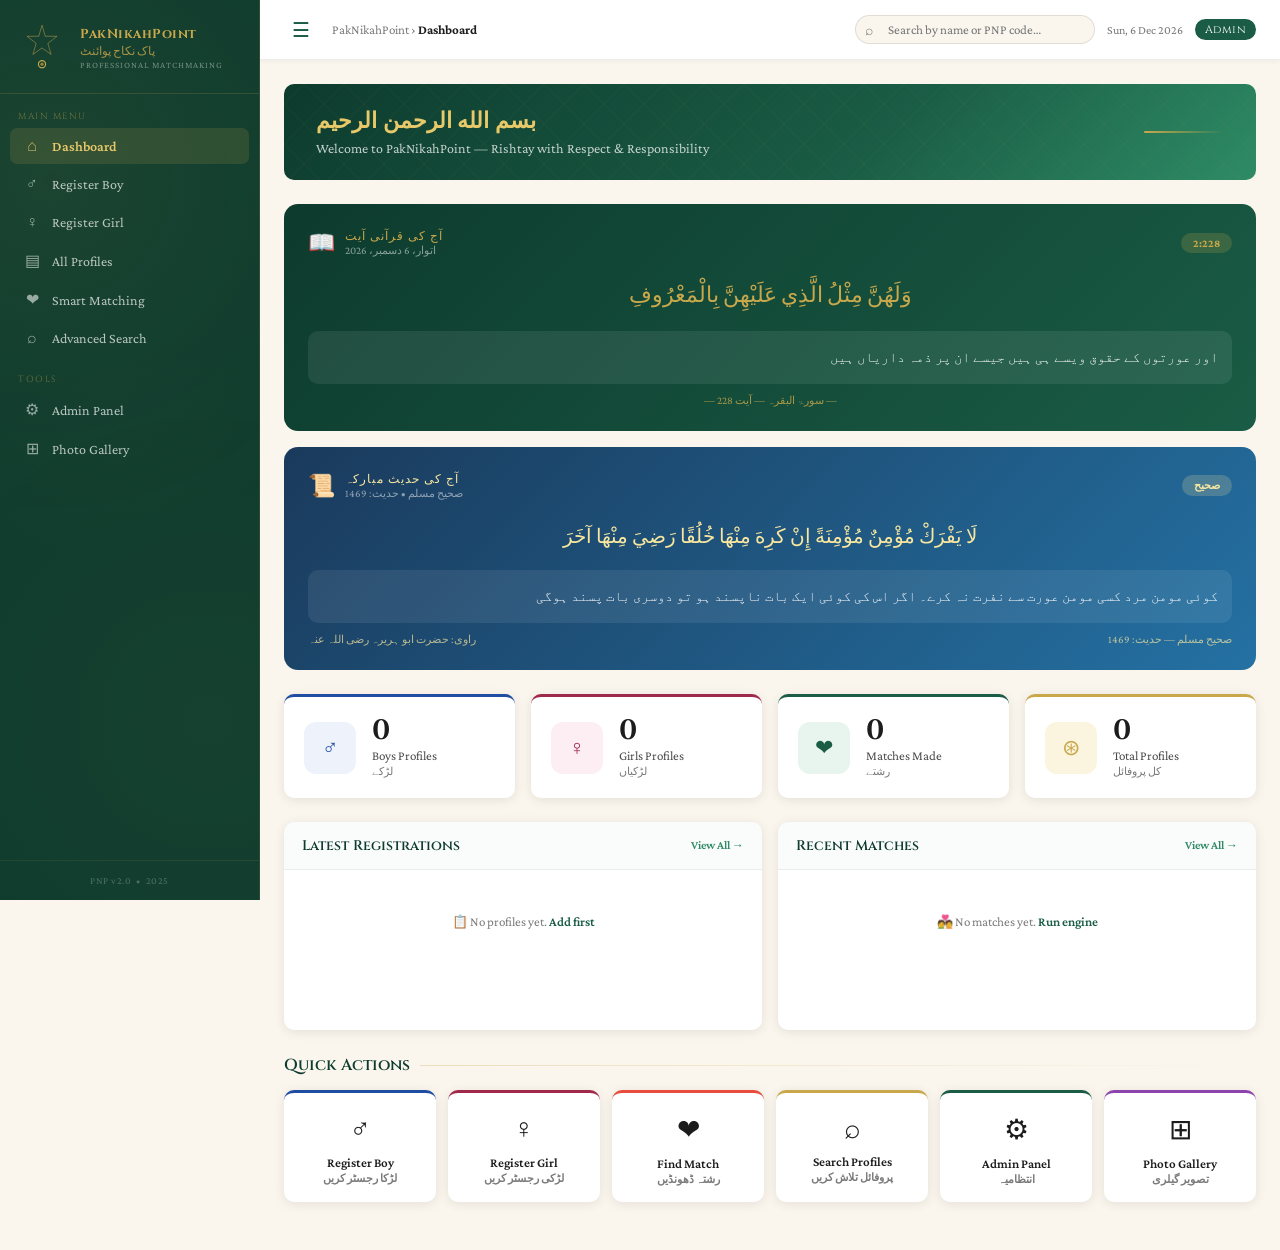
==== index.html @ 88aef6b1 "Add files via upload" ====
<!DOCTYPE html>
<html lang="en">
<head>
<meta charset="UTF-8">
<meta name="viewport" content="width=device-width, initial-scale=1.0">
<title>PakNikahPoint — Professional Matchmaking System</title>
<link rel="stylesheet" href="css/main.css">
<link href="https://fonts.googleapis.com/css2?family=Cinzel:wght@400;600;700&family=Crimson+Pro:ital,wght@0,300;0,400;0,600;1,400&display=swap" rel="stylesheet">
<!-- PWA -->
<link rel="manifest" href="/manifest.json">
<meta name="theme-color" content="#0D3B2E">
<meta name="mobile-web-app-capable" content="yes">
<meta name="apple-mobile-web-app-capable" content="yes">
<meta name="apple-mobile-web-app-status-bar-style" content="black-translucent">
<meta name="apple-mobile-web-app-title" content="PakNikahPoint">
<style>
#pwa-install-btn {
  display: none;
  position: fixed;
  bottom: 20px;
  left: 50%;
  transform: translateX(-50%);
  background: #C9A84C;
  color: #0D3B2E;
  border: none;
  padding: 12px 28px;
  border-radius: 30px;
  font-size: 15px;
  font-weight: 700;
  cursor: pointer;
  z-index: 9999;
  box-shadow: 0 4px 20px rgba(0,0,0,0.3);
  animation: pulse 2s infinite;
}
@keyframes pulse {
  0%,100% { box-shadow: 0 4px 20px rgba(201,168,76,0.4); }
  50% { box-shadow: 0 4px 30px rgba(201,168,76,0.8); }
}
</style>
</head>
<body>

<nav class="sidebar" id="sidebar">
  <div class="sidebar-logo">
    <div class="logo-emblem">
      <svg viewBox="0 0 80 80" xmlns="http://www.w3.org/2000/svg">
        <polygon points="40,8 45,25 63,25 49,36 54,53 40,43 26,53 31,36 17,25 35,25" fill="none" stroke="#C9A84C" stroke-width="1.5" opacity="0.5"/>
        <path d="M40,20 A14,14 0 1,1 40,58 A9,9 0 1,0 40,20Z" fill="#C9A84C" opacity="0.85"/>
        <circle cx="40" cy="68" r="5.5" fill="none" stroke="#C9A84C" stroke-width="1.8"/>
        <circle cx="40" cy="68" r="2.5" fill="#C9A84C" opacity="0.7"/>
      </svg>
    </div>
    <div class="logo-text">
      <span class="logo-main">PakNikahPoint</span>
      <span class="logo-urdu">پاک نکاح پوائنٹ</span>
      <span class="logo-tag">Professional Matchmaking</span>
    </div>
  </div>

  <div class="nav-label">Main Menu</div>
  <ul class="nav-list">
    <li><a href="index.html" class="nav-item active"><span class="ni">⌂</span>Dashboard</a></li>
    <li><a href="pages/register.html?gender=boy" class="nav-item"><span class="ni">♂</span>Register Boy</a></li>
    <li><a href="pages/register.html?gender=girl" class="nav-item"><span class="ni">♀</span>Register Girl</a></li>
    <li><a href="pages/profiles.html" class="nav-item"><span class="ni">▤</span>All Profiles</a></li>
    <li><a href="pages/matching.html" class="nav-item"><span class="ni">❤</span>Smart Matching</a></li>
    <li><a href="pages/search.html" class="nav-item"><span class="ni">⌕</span>Advanced Search</a></li>
  </ul>

  <div class="nav-label">Tools</div>
  <ul class="nav-list">
    <li><a href="pages/admin.html" class="nav-item"><span class="ni">⚙</span>Admin Panel</a></li>
    <li><a href="pages/gallery.html" class="nav-item"><span class="ni">⊞</span>Photo Gallery</a></li>
  </ul>
  <div class="sidebar-footer">PNP v2.0 &nbsp;•&nbsp; 2025</div>
</nav>

<main class="main-content" id="mainContent">
  <header class="topbar">
    <div class="topbar-left">
      <button class="toggle-btn" onclick="toggleSidebar()">☰</button>
      <div class="breadcrumb"><span>PakNikahPoint</span> › <strong>Dashboard</strong></div>
    </div>
    <div class="topbar-right">
      <div class="qs-wrap">
        <span class="qs-icon">⌕</span>
        <input type="text" id="quickSearch" class="qs-input" placeholder="Search by name or PNP code…" oninput="runQuickSearch(this.value)">
      </div>
      <span class="topbar-date" id="topDate"></span>
      <span class="admin-chip">Admin</span>
    </div>
  </header>

  <div class="page-body">
    <div class="dashboard-hero">
      <div>
        <div class="hero-arabic">بسم الله الرحمن الرحيم</div>
        <div class="hero-sub">Welcome to PakNikahPoint — Rishtay with Respect &amp; Responsibility</div>
      </div>
      <div class="hero-divider"></div>
    </div>

    <div id="dailyWidgetContainer"></div>
    <div class="stats-row">
      <div class="stat-card blue">
        <div class="stat-icon-box">♂</div>
        <div><div class="stat-num" id="totalBoys">0</div><div class="stat-lbl">Boys Profiles</div><div class="stat-urdu">لڑکے</div></div>
      </div>
      <div class="stat-card rose">
        <div class="stat-icon-box">♀</div>
        <div><div class="stat-num" id="totalGirls">0</div><div class="stat-lbl">Girls Profiles</div><div class="stat-urdu">لڑکیاں</div></div>
      </div>
      <div class="stat-card green">
        <div class="stat-icon-box">❤</div>
        <div><div class="stat-num" id="totalMatches">0</div><div class="stat-lbl">Matches Made</div><div class="stat-urdu">رشتے</div></div>
      </div>
      <div class="stat-card gold">
        <div class="stat-icon-box">⊛</div>
        <div><div class="stat-num" id="totalProfiles">0</div><div class="stat-lbl">Total Profiles</div><div class="stat-urdu">کل پروفائل</div></div>
      </div>
    </div>

    <div class="two-col">
      <section class="panel">
        <div class="panel-hdr"><span class="panel-title">Latest Registrations</span><a href="pages/profiles.html" class="see-all">View All →</a></div>
        <div id="latestRegs" class="panel-body">
          <div class="empty-msg">📋 No profiles yet. <a href="pages/register.html">Add first</a></div>
        </div>
      </section>
      <section class="panel">
        <div class="panel-hdr"><span class="panel-title">Recent Matches</span><a href="pages/matching.html" class="see-all">View All →</a></div>
        <div id="latestMatchList" class="panel-body">
          <div class="empty-msg">💑 No matches yet. <a href="pages/matching.html">Run engine</a></div>
        </div>
      </section>
    </div>

    <section id="searchResultsSection" style="display:none" class="panel">
      <div class="panel-hdr">
        <span class="panel-title">Search Results</span>
        <button onclick="clearQuickSearch()" class="see-all">Clear ✕</button>
      </div>
      <div id="searchResultsBody" class="panel-body"></div>
    </section>

    <section class="quick-actions-section">
      <h2 class="section-heading">Quick Actions</h2>
      <div class="qa-grid">
        <a href="pages/register.html?gender=boy" class="qa-btn qa-boy"><span>♂</span><div>Register Boy<small>لڑکا رجسٹر کریں</small></div></a>
        <a href="pages/register.html?gender=girl" class="qa-btn qa-girl"><span>♀</span><div>Register Girl<small>لڑکی رجسٹر کریں</small></div></a>
        <a href="pages/matching.html" class="qa-btn qa-match"><span>❤</span><div>Find Match<small>رشتہ ڈھونڈیں</small></div></a>
        <a href="pages/search.html" class="qa-btn qa-search"><span>⌕</span><div>Search Profiles<small>پروفائل تلاش کریں</small></div></a>
        <a href="pages/admin.html" class="qa-btn qa-admin"><span>⚙</span><div>Admin Panel<small>انتظامیہ</small></div></a>
        <a href="pages/gallery.html" class="qa-btn qa-gallery"><span>⊞</span><div>Photo Gallery<small>تصویر گیلری</small></div></a>
      </div>
    </section>
  </div>
</main>

<script src="js/db.js"></script>
<script src="js/daily.js"></script>
<script src="js/app.js"></script>
<script src="js/dashboard.js"></script>
<script>document.addEventListener("DOMContentLoaded",()=>{const c=document.getElementById("dailyWidgetContainer");if(c&&typeof PNP_DAILY!=="undefined")c.innerHTML=PNP_DAILY.buildWidget();});</script>

<!-- ═══ GAS URL سیٹ کریں ═══ -->
<script>
(function(){
  const GAS_URL = 'https://script.google.com/macros/s/AKfycbxek-gphMpD_M3s8b4VI76wsIxjlufMdfc3VPpXnpsYF3WdVhiOVRqKU4e0KyveIpEjAA/exec';
  const s = PNP_DB.getSettings();
  if(!s.gasUrl || s.gasUrl !== GAS_URL){
    s.gasUrl = GAS_URL;
    PNP_DB.saveSettings(s);
    console.log('✅ GAS URL محفوظ ہو گیا');
  }
})();
</script>

<!-- ═══ PWA Install Button ═══ -->
<button id="pwa-install-btn" onclick="installPWA()">
  📲 ایپ انسٹال کریں
</button>

<!-- ═══ Service Worker + PWA ═══ -->
<script>
let deferredPrompt = null;

// Service Worker رجسٹر کریں
if('serviceWorker' in navigator){
  window.addEventListener('load', () => {
    navigator.serviceWorker.register('/sw.js')
      .then(reg => console.log('✅ SW رجسٹر:', reg.scope))
      .catch(err => console.log('❌ SW Error:', err));
  });
}

// Install prompt پکڑیں
window.addEventListener('beforeinstallprompt', (e) => {
  e.preventDefault();
  deferredPrompt = e;
  const btn = document.getElementById('pwa-install-btn');
  if(btn) btn.style.display = 'block';
});

// Install بٹن کا کام
function installPWA(){
  if(!deferredPrompt) return;
  deferredPrompt.prompt();
  deferredPrompt.userChoice.then(choice => {
    if(choice.outcome === 'accepted'){
      console.log('✅ PWA انسٹال ہو گئی');
      const btn = document.getElementById('pwa-install-btn');
      if(btn) btn.style.display = 'none';
    }
    deferredPrompt = null;
  });
}

// انسٹال کے بعد بٹن چھپائیں
window.addEventListener('appinstalled', () => {
  const btn = document.getElementById('pwa-install-btn');
  if(btn) btn.style.display = 'none';
});
</script>
</body>
</html>
---- css/main.css ----
/* =============================================
   PakNikahPoint — Main Stylesheet
   Islamic Geometric • Green & Gold • Professional
   ============================================= */

@import url('https://fonts.googleapis.com/css2?family=Cinzel:wght@400;600;700&family=Crimson+Pro:ital,wght@0,300;0,400;0,600;1,400&display=swap');

:root {
  --green-deep:   #0D3B2E;
  --green-mid:    #1A5C45;
  --green-light:  #2E8B65;
  --green-pale:   #E8F5EF;
  --gold:         #C9A84C;
  --gold-light:   #E8C96A;
  --gold-pale:    #FBF5E0;
  --cream:        #FAF6EE;
  --white:        #FFFFFF;
  --text-dark:    #1C1C1C;
  --text-mid:     #4A4A4A;
  --text-light:   #7A7A7A;
  --blue:         #1E4DA1;
  --blue-pale:    #EEF2FB;
  --rose:         #A0294B;
  --rose-pale:    #FCEEF3;
  --sidebar-w:    260px;
  --topbar-h:     60px;
  --radius:       10px;
  --shadow:       0 2px 12px rgba(0,0,0,0.09);
  --shadow-lg:    0 6px 30px rgba(0,0,0,0.13);
  --transition:   0.22s ease;
}

*, *::before, *::after { box-sizing: border-box; margin: 0; padding: 0; }

html { font-size: 15px; }

body {
  font-family: 'Crimson Pro', Georgia, serif;
  background: var(--cream);
  color: var(--text-dark);
  display: flex;
  min-height: 100vh;
  overflow-x: hidden;
}

a { text-decoration: none; color: inherit; }
ul { list-style: none; }
button { cursor: pointer; border: none; background: none; font-family: inherit; }

/* ── SIDEBAR ─────────────────────────────────── */
.sidebar {
  width: var(--sidebar-w);
  background: var(--green-deep);
  background-image:
    radial-gradient(circle at 20% 20%, rgba(201,168,76,0.08) 0%, transparent 50%),
    radial-gradient(circle at 80% 80%, rgba(201,168,76,0.05) 0%, transparent 50%);
  min-height: 100vh;
  position: fixed;
  left: 0; top: 0;
  display: flex;
  flex-direction: column;
  z-index: 100;
  transition: transform var(--transition);
  overflow-y: auto;
  border-right: 1px solid rgba(201,168,76,0.15);
}

.sidebar-logo {
  display: flex;
  align-items: center;
  gap: 12px;
  padding: 20px 16px 18px;
  border-bottom: 1px solid rgba(201,168,76,0.18);
}

.logo-emblem svg { width: 52px; height: 52px; flex-shrink: 0; }

.logo-text { display: flex; flex-direction: column; gap: 1px; }
.logo-main  { font-family: 'Cinzel', serif; font-size: 13px; font-weight: 700; color: var(--gold); letter-spacing: 0.5px; }
.logo-urdu  { font-size: 12px; color: rgba(201,168,76,0.8); line-height: 1.3; }
.logo-tag   { font-size: 9px; color: rgba(255,255,255,0.4); letter-spacing: 1px; text-transform: uppercase; }

.nav-label {
  font-size: 9px;
  letter-spacing: 1.5px;
  text-transform: uppercase;
  color: rgba(201,168,76,0.5);
  padding: 16px 18px 6px;
  font-family: 'Cinzel', serif;
}

.nav-list { padding: 0 10px; }

.nav-item {
  display: flex;
  align-items: center;
  gap: 10px;
  padding: 9px 12px;
  border-radius: 7px;
  color: rgba(255,255,255,0.7);
  font-size: 14px;
  transition: all var(--transition);
  margin-bottom: 2px;
}
.nav-item:hover, .nav-item.active {
  background: rgba(201,168,76,0.15);
  color: var(--gold-light);
}
.nav-item.active { font-weight: 600; }
.ni { font-size: 16px; width: 20px; text-align: center; opacity: 0.8; }

.sidebar-footer {
  margin-top: auto;
  padding: 14px 18px;
  font-size: 10px;
  color: rgba(255,255,255,0.25);
  border-top: 1px solid rgba(201,168,76,0.1);
  text-align: center;
  letter-spacing: 0.5px;
}

/* ── MAIN CONTENT ────────────────────────────── */
.main-content {
  margin-left: var(--sidebar-w);
  flex: 1;
  display: flex;
  flex-direction: column;
  min-height: 100vh;
}

/* ── TOPBAR ──────────────────────────────────── */
.topbar {
  height: var(--topbar-h);
  background: var(--white);
  border-bottom: 1px solid rgba(0,0,0,0.07);
  display: flex;
  align-items: center;
  justify-content: space-between;
  padding: 0 24px;
  position: sticky;
  top: 0;
  z-index: 50;
  box-shadow: 0 1px 6px rgba(0,0,0,0.05);
}

.topbar-left { display: flex; align-items: center; gap: 14px; }
.topbar-right { display: flex; align-items: center; gap: 12px; }

.toggle-btn {
  font-size: 20px;
  color: var(--green-mid);
  padding: 4px 8px;
  border-radius: 6px;
  transition: background var(--transition);
}
.toggle-btn:hover { background: var(--green-pale); }

.breadcrumb { font-size: 13px; color: var(--text-light); }
.breadcrumb strong { color: var(--text-dark); }

.qs-wrap {
  position: relative;
  display: flex;
  align-items: center;
}
.qs-icon { position: absolute; left: 10px; color: var(--text-light); font-size: 14px; }
.qs-input {
  border: 1.5px solid rgba(0,0,0,0.1);
  border-radius: 20px;
  padding: 6px 14px 6px 32px;
  font-size: 13px;
  width: 240px;
  font-family: inherit;
  background: var(--cream);
  transition: all var(--transition);
  color: var(--text-dark);
}
.qs-input:focus { outline: none; border-color: var(--green-light); background: white; width: 280px; }

.topbar-date { font-size: 12px; color: var(--text-light); }
.admin-chip {
  background: var(--green-mid);
  color: white;
  font-size: 11px;
  padding: 3px 10px;
  border-radius: 12px;
  font-family: 'Cinzel', serif;
  letter-spacing: 0.5px;
}

/* ── PAGE BODY ───────────────────────────────── */
.page-body {
  padding: 24px;
  flex: 1;
  max-width: 1300px;
  width: 100%;
}

/* ── DASHBOARD HERO ──────────────────────────── */
.dashboard-hero {
  background: linear-gradient(135deg, var(--green-deep) 0%, var(--green-mid) 60%, var(--green-light) 100%);
  border-radius: var(--radius);
  padding: 24px 32px;
  margin-bottom: 24px;
  display: flex;
  align-items: center;
  justify-content: space-between;
  position: relative;
  overflow: hidden;
}
.dashboard-hero::before {
  content: '';
  position: absolute;
  inset: 0;
  background-image: url("data:image/svg+xml,%3Csvg width='40' height='40' viewBox='0 0 40 40' xmlns='http://www.w3.org/2000/svg'%3E%3Cpath d='M20 0 L40 20 L20 40 L0 20Z' fill='none' stroke='rgba(201,168,76,0.06)' stroke-width='1'/%3E%3C/svg%3E");
  background-size: 40px 40px;
}
.hero-arabic {
  font-family: 'Noto Nastaliq Urdu', serif;
  font-size: 22px;
  color: var(--gold-light);
  margin-bottom: 6px;
  font-weight: 600;
  position: relative;
}
.hero-sub { font-size: 14px; color: rgba(255,255,255,0.75); position: relative; }
.hero-divider {
  width: 80px; height: 2px;
  background: linear-gradient(90deg, var(--gold), transparent);
  border-radius: 2px;
}

/* ── STATS ROW ───────────────────────────────── */
.stats-row {
  display: grid;
  grid-template-columns: repeat(4, 1fr);
  gap: 16px;
  margin-bottom: 24px;
}

.stat-card {
  background: white;
  border-radius: var(--radius);
  padding: 20px;
  display: flex;
  align-items: center;
  gap: 16px;
  box-shadow: var(--shadow);
  border-top: 3px solid transparent;
  transition: transform var(--transition), box-shadow var(--transition);
  position: relative;
  overflow: hidden;
}
.stat-card:hover { transform: translateY(-2px); box-shadow: var(--shadow-lg); }

.stat-card.blue  { border-top-color: var(--blue); }
.stat-card.rose  { border-top-color: var(--rose); }
.stat-card.green { border-top-color: var(--green-mid); }
.stat-card.gold  { border-top-color: var(--gold); }

.stat-icon-box {
  width: 52px; height: 52px;
  border-radius: 12px;
  display: flex; align-items: center; justify-content: center;
  font-size: 22px;
  flex-shrink: 0;
}
.blue  .stat-icon-box { background: var(--blue-pale); color: var(--blue); }
.rose  .stat-icon-box { background: var(--rose-pale); color: var(--rose); }
.green .stat-icon-box { background: var(--green-pale); color: var(--green-mid); }
.gold  .stat-icon-box { background: var(--gold-pale); color: var(--gold); }

.stat-num  { font-family: 'Cinzel', serif; font-size: 28px; font-weight: 700; line-height: 1; color: var(--text-dark); }
.stat-lbl  { font-size: 13px; color: var(--text-mid); margin-top: 3px; }
.stat-urdu { font-size: 11px; color: var(--text-light); margin-top: 2px; }

/* ── TWO-COL LAYOUT ──────────────────────────── */
.two-col { display: grid; grid-template-columns: 1fr 1fr; gap: 16px; margin-bottom: 24px; }

/* ── PANELS ──────────────────────────────────── */
.panel {
  background: white;
  border-radius: var(--radius);
  box-shadow: var(--shadow);
  overflow: hidden;
}
.panel-hdr {
  display: flex;
  align-items: center;
  justify-content: space-between;
  padding: 14px 18px;
  border-bottom: 1px solid rgba(0,0,0,0.06);
  background: rgba(13,59,46,0.02);
}
.panel-title { font-family: 'Cinzel', serif; font-size: 14px; font-weight: 600; color: var(--green-deep); }
.see-all { font-size: 12px; color: var(--green-light); font-weight: 600; transition: color var(--transition); }
.see-all:hover { color: var(--gold); }
.panel-body { padding: 14px 18px; min-height: 160px; }

.empty-msg { text-align: center; color: var(--text-light); font-size: 13px; padding: 30px 0; }
.empty-msg a { color: var(--green-mid); font-weight: 600; }
.empty-msg a:hover { color: var(--gold); }

/* Profile row in panel */
.mini-profile {
  display: flex;
  align-items: center;
  gap: 12px;
  padding: 8px 0;
  border-bottom: 1px solid rgba(0,0,0,0.05);
  cursor: pointer;
  transition: background var(--transition);
  border-radius: 6px;
  padding: 8px;
  margin: 0 -8px;
}
.mini-profile:last-child { border-bottom: none; }
.mini-profile:hover { background: var(--green-pale); }
.mini-avatar {
  width: 38px; height: 38px;
  border-radius: 50%;
  object-fit: cover;
  background: var(--green-pale);
  display: flex; align-items: center; justify-content: center;
  font-size: 18px;
  flex-shrink: 0;
  border: 2px solid rgba(201,168,76,0.3);
}
.mini-avatar img { width: 100%; height: 100%; border-radius: 50%; object-fit: cover; }
.mini-info { flex: 1; min-width: 0; }
.mini-name { font-size: 14px; font-weight: 600; color: var(--text-dark); }
.mini-meta { font-size: 12px; color: var(--text-light); }
.mini-badge {
  font-size: 10px;
  padding: 2px 8px;
  border-radius: 10px;
  font-weight: 600;
}
.badge-boy  { background: var(--blue-pale);  color: var(--blue); }
.badge-girl { background: var(--rose-pale); color: var(--rose); }

/* ── QUICK ACTIONS ───────────────────────────── */
.quick-actions-section { margin-bottom: 24px; }
.section-heading {
  font-family: 'Cinzel', serif;
  font-size: 16px;
  font-weight: 600;
  color: var(--green-deep);
  margin-bottom: 14px;
  display: flex;
  align-items: center;
  gap: 10px;
}
.section-heading::after {
  content: '';
  flex: 1;
  height: 1px;
  background: linear-gradient(90deg, rgba(201,168,76,0.3), transparent);
}

.qa-grid {
  display: grid;
  grid-template-columns: repeat(6, 1fr);
  gap: 12px;
}

.qa-btn {
  display: flex;
  flex-direction: column;
  align-items: center;
  gap: 10px;
  padding: 20px 12px 16px;
  border-radius: var(--radius);
  background: white;
  box-shadow: var(--shadow);
  transition: all var(--transition);
  text-align: center;
  border-top: 3px solid transparent;
}
.qa-btn:hover { transform: translateY(-3px); box-shadow: var(--shadow-lg); }
.qa-btn span { font-size: 28px; }
.qa-btn div { font-size: 13px; font-weight: 600; color: var(--text-dark); }
.qa-btn small { display: block; font-size: 11px; color: var(--text-light); margin-top: 2px; }

.qa-boy    { border-top-color: var(--blue); }
.qa-girl   { border-top-color: var(--rose); }
.qa-match  { border-top-color: #e74c3c; }
.qa-search { border-top-color: var(--gold); }
.qa-admin  { border-top-color: var(--green-mid); }
.qa-gallery{ border-top-color: #8e44ad; }

/* ── FORMS ───────────────────────────────────── */
.form-page { max-width: 900px; }
.form-hero {
  background: linear-gradient(135deg, var(--green-deep), var(--green-mid));
  border-radius: var(--radius);
  padding: 22px 28px;
  margin-bottom: 24px;
  color: white;
}
.form-hero h1 { font-family: 'Cinzel', serif; font-size: 20px; color: var(--gold-light); margin-bottom: 4px; }
.form-hero p  { font-size: 13px; color: rgba(255,255,255,0.7); }

.form-card {
  background: white;
  border-radius: var(--radius);
  box-shadow: var(--shadow);
  overflow: hidden;
  margin-bottom: 18px;
}
.form-section-hdr {
  background: linear-gradient(90deg, var(--green-pale), white);
  padding: 12px 20px;
  border-bottom: 1px solid rgba(0,0,0,0.06);
  display: flex;
  align-items: center;
  gap: 10px;
}
.form-section-hdr h3 {
  font-family: 'Cinzel', serif;
  font-size: 13px;
  font-weight: 600;
  color: var(--green-deep);
}
.form-section-icon { font-size: 16px; color: var(--gold); }
.form-grid {
  display: grid;
  grid-template-columns: 1fr 1fr;
  gap: 16px;
  padding: 20px;
}
.form-grid.three { grid-template-columns: 1fr 1fr 1fr; }
.form-grid.one   { grid-template-columns: 1fr; }
.form-full { grid-column: 1 / -1; }

.form-group { display: flex; flex-direction: column; gap: 5px; }
.form-group label {
  font-size: 12px;
  font-weight: 600;
  color: var(--text-mid);
  text-transform: uppercase;
  letter-spacing: 0.5px;
}
.form-group .urdu-label { font-size: 12px; color: var(--text-light); font-weight: 400; text-transform: none; letter-spacing: 0; margin-left: 4px; }

.form-control {
  border: 1.5px solid rgba(0,0,0,0.1);
  border-radius: 7px;
  padding: 9px 12px;
  font-size: 14px;
  font-family: inherit;
  color: var(--text-dark);
  background: white;
  transition: all var(--transition);
  width: 100%;
}
.form-control:focus {
  outline: none;
  border-color: var(--green-light);
  box-shadow: 0 0 0 3px rgba(46,139,101,0.1);
}
select.form-control { cursor: pointer; }
textarea.form-control { resize: vertical; min-height: 80px; }

.photo-upload-box {
  border: 2px dashed rgba(0,0,0,0.15);
  border-radius: 10px;
  padding: 30px;
  text-align: center;
  cursor: pointer;
  transition: all var(--transition);
  background: var(--cream);
}
.photo-upload-box:hover { border-color: var(--green-light); background: var(--green-pale); }
.photo-upload-box input { display: none; }
.photo-preview {
  width: 120px; height: 120px;
  border-radius: 50%;
  object-fit: cover;
  border: 3px solid var(--gold);
  margin: 0 auto 10px;
  display: none;
}
.photo-placeholder { font-size: 48px; margin-bottom: 8px; }
.photo-hint { font-size: 12px; color: var(--text-light); }

.pnp-code-display {
  background: var(--gold-pale);
  border: 2px solid var(--gold);
  border-radius: 10px;
  padding: 16px 20px;
  display: flex;
  align-items: center;
  gap: 16px;
  margin-bottom: 20px;
}
.pnp-code-label { font-size: 12px; color: var(--text-light); }
.pnp-code-value { font-family: 'Cinzel', serif; font-size: 24px; font-weight: 700; color: var(--green-deep); letter-spacing: 2px; }

.btn-primary {
  background: linear-gradient(135deg, var(--green-mid), var(--green-light));
  color: white;
  border-radius: 8px;
  padding: 12px 28px;
  font-size: 15px;
  font-family: 'Cinzel', serif;
  font-weight: 600;
  letter-spacing: 0.5px;
  transition: all var(--transition);
  box-shadow: 0 4px 15px rgba(26,92,69,0.3);
}
.btn-primary:hover { transform: translateY(-1px); box-shadow: 0 6px 20px rgba(26,92,69,0.4); }

.btn-gold {
  background: linear-gradient(135deg, var(--gold), var(--gold-light));
  color: var(--green-deep);
  border-radius: 8px;
  padding: 12px 28px;
  font-size: 15px;
  font-family: 'Cinzel', serif;
  font-weight: 700;
  transition: all var(--transition);
  box-shadow: 0 4px 15px rgba(201,168,76,0.3);
}
.btn-gold:hover { transform: translateY(-1px); box-shadow: 0 6px 20px rgba(201,168,76,0.4); }

.btn-outline {
  border: 2px solid var(--green-mid);
  color: var(--green-mid);
  border-radius: 8px;
  padding: 10px 24px;
  font-size: 14px;
  font-family: 'Cinzel', serif;
  transition: all var(--transition);
}
.btn-outline:hover { background: var(--green-mid); color: white; }

.form-actions {
  display: flex;
  gap: 12px;
  padding: 20px;
  border-top: 1px solid rgba(0,0,0,0.06);
  justify-content: flex-end;
}

/* ── PROFILE CARD ────────────────────────────── */
.profile-card {
  background: white;
  border-radius: 12px;
  box-shadow: var(--shadow);
  overflow: hidden;
  transition: all var(--transition);
  cursor: pointer;
}
.profile-card:hover { transform: translateY(-4px); box-shadow: var(--shadow-lg); }

.profile-card-header {
  padding: 20px;
  background: linear-gradient(135deg, var(--green-deep), var(--green-mid));
  text-align: center;
  position: relative;
}
.profile-card-header.girl-header { background: linear-gradient(135deg, #6B1230, #A0294B); }
.profile-photo {
  width: 90px; height: 90px;
  border-radius: 50%;
  object-fit: cover;
  border: 3px solid var(--gold);
  margin: 0 auto 10px;
  display: block;
  background: rgba(255,255,255,0.1);
}
.profile-photo-placeholder {
  width: 90px; height: 90px;
  border-radius: 50%;
  border: 3px solid var(--gold);
  margin: 0 auto 10px;
  display: flex; align-items: center; justify-content: center;
  font-size: 36px;
  background: rgba(255,255,255,0.1);
  color: rgba(255,255,255,0.5);
}
.profile-pnp { font-family: 'Cinzel', serif; font-size: 11px; color: var(--gold); letter-spacing: 2px; }
.profile-name { font-family: 'Cinzel', serif; font-size: 16px; color: white; font-weight: 700; margin: 4px 0; }
.profile-age-city { font-size: 12px; color: rgba(255,255,255,0.7); }

.profile-card-body { padding: 14px 16px; }
.profile-detail-row {
  display: flex;
  justify-content: space-between;
  padding: 5px 0;
  border-bottom: 1px solid rgba(0,0,0,0.04);
  font-size: 13px;
}
.profile-detail-row:last-child { border-bottom: none; }
.detail-key { color: var(--text-light); }
.detail-val { color: var(--text-dark); font-weight: 600; }

.profile-card-footer {
  padding: 10px 16px;
  border-top: 1px solid rgba(0,0,0,0.06);
  display: flex;
  gap: 8px;
}
.card-btn {
  flex: 1;
  padding: 7px;
  border-radius: 6px;
  font-size: 12px;
  font-weight: 600;
  text-align: center;
  transition: all var(--transition);
  cursor: pointer;
}
.card-btn-primary { background: var(--green-pale); color: var(--green-mid); }
.card-btn-primary:hover { background: var(--green-mid); color: white; }
.card-btn-match { background: var(--gold-pale); color: var(--gold); }
.card-btn-match:hover { background: var(--gold); color: white; }
.card-btn-wa { background: #dcf8c6; color: #075e54; }
.card-btn-wa:hover { background: #25d366; color: white; }

/* ── PROFILES GRID ───────────────────────────── */
.profiles-grid {
  display: grid;
  grid-template-columns: repeat(auto-fill, minmax(260px, 1fr));
  gap: 18px;
  margin-top: 16px;
}

/* ── MATCH ENGINE ────────────────────────────── */
.match-score-ring {
  width: 80px; height: 80px;
  border-radius: 50%;
  display: flex; align-items: center; justify-content: center;
  flex-direction: column;
  font-family: 'Cinzel', serif;
  font-weight: 700;
  flex-shrink: 0;
  position: relative;
}
.score-high { background: #e8f8f0; color: #1e8449; border: 3px solid #27ae60; }
.score-mid  { background: #fef9e7; color: #b7950b; border: 3px solid #f1c40f; }
.score-low  { background: #fdedec; color: #c0392b; border: 3px solid #e74c3c; }

.score-number { font-size: 20px; line-height: 1; }
.score-label  { font-size: 9px; letter-spacing: 0.5px; }

.match-card {
  background: white;
  border-radius: 10px;
  padding: 16px;
  display: flex;
  align-items: center;
  gap: 14px;
  box-shadow: var(--shadow);
  margin-bottom: 12px;
  transition: all var(--transition);
  border-left: 4px solid transparent;
}
.match-card:hover { transform: translateX(4px); box-shadow: var(--shadow-lg); }
.match-card.rank-1 { border-left-color: var(--gold); }
.match-card.rank-2 { border-left-color: #C0C0C0; }
.match-card.rank-3 { border-left-color: #CD7F32; }

.match-rank { font-family: 'Cinzel', serif; font-size: 20px; font-weight: 700; color: var(--text-light); width: 28px; text-align: center; }

.match-profiles { display: flex; align-items: center; gap: 8px; flex: 1; }
.match-avatar {
  width: 44px; height: 44px; border-radius: 50%; object-fit: cover;
  border: 2px solid rgba(201,168,76,0.4);
  background: var(--green-pale);
  display: flex; align-items: center; justify-content: center;
  font-size: 20px;
}
.match-heart { font-size: 18px; color: #e74c3c; }
.match-info { flex: 1; }
.match-names { font-size: 14px; font-weight: 600; }
.match-meta  { font-size: 12px; color: var(--text-light); }

.score-breakdown {
  display: grid;
  grid-template-columns: repeat(2, 1fr);
  gap: 6px;
  margin-top: 12px;
}
.score-item {
  display: flex;
  align-items: center;
  justify-content: space-between;
  background: var(--cream);
  border-radius: 6px;
  padding: 6px 10px;
  font-size: 12px;
}
.score-item-label { color: var(--text-mid); }
.score-item-val { font-weight: 700; color: var(--green-mid); }
.score-item-val.zero { color: var(--text-light); }

/* ── SEARCH FILTERS ──────────────────────────── */
.filter-grid {
  display: grid;
  grid-template-columns: repeat(4, 1fr);
  gap: 14px;
  padding: 20px;
}
.filter-group { display: flex; flex-direction: column; gap: 5px; }
.filter-label { font-size: 11px; font-weight: 600; color: var(--text-light); text-transform: uppercase; letter-spacing: 0.5px; }

/* ── RISHTA CARD (PRINTABLE) ─────────────────── */
.rishta-card {
  background: white;
  border: 3px double var(--gold);
  border-radius: 12px;
  padding: 30px;
  max-width: 600px;
  position: relative;
  font-family: 'Crimson Pro', serif;
}
.rishta-card::before {
  content: '';
  position: absolute;
  inset: 8px;
  border: 1px solid rgba(201,168,76,0.3);
  border-radius: 8px;
  pointer-events: none;
}
.rishta-header {
  text-align: center;
  margin-bottom: 20px;
  padding-bottom: 20px;
  border-bottom: 1px solid var(--gold-pale);
}
.rishta-title { font-family: 'Cinzel', serif; font-size: 22px; color: var(--green-deep); font-weight: 700; }
.rishta-subtitle { color: var(--gold); font-size: 14px; }
.rishta-photo { width: 120px; height: 120px; border-radius: 50%; border: 3px solid var(--gold); object-fit: cover; }
.rishta-grid { display: grid; grid-template-columns: 1fr 1fr; gap: 10px; }
.rishta-row { display: flex; flex-direction: column; gap: 2px; }
.rishta-key { font-size: 10px; text-transform: uppercase; color: var(--text-light); letter-spacing: 0.5px; }
.rishta-val { font-size: 15px; color: var(--text-dark); font-weight: 500; }
.rishta-footer { text-align: center; margin-top: 20px; font-size: 12px; color: var(--text-light); }

/* ── MODAL ───────────────────────────────────── */
.modal-overlay {
  position: fixed;
  inset: 0;
  background: rgba(0,0,0,0.5);
  z-index: 200;
  display: none;
  align-items: center;
  justify-content: center;
  backdrop-filter: blur(3px);
}
.modal-overlay.open { display: flex; }
.modal-box {
  background: white;
  border-radius: 14px;
  width: 90%;
  max-width: 780px;
  max-height: 90vh;
  overflow-y: auto;
  box-shadow: 0 20px 60px rgba(0,0,0,0.2);
}
.modal-hdr {
  display: flex;
  align-items: center;
  justify-content: space-between;
  padding: 16px 20px;
  border-bottom: 1px solid rgba(0,0,0,0.08);
  position: sticky;
  top: 0;
  background: white;
  border-radius: 14px 14px 0 0;
}
.modal-hdr h3 { font-family: 'Cinzel', serif; font-size: 16px; color: var(--green-deep); }
.modal-close { font-size: 20px; color: var(--text-light); padding: 4px 8px; border-radius: 6px; }
.modal-close:hover { background: var(--cream); color: var(--text-dark); }
.modal-body { padding: 20px; }

/* ── TOAST ───────────────────────────────────── */
.toast {
  position: fixed;
  bottom: 24px;
  right: 24px;
  padding: 14px 22px;
  border-radius: 10px;
  font-size: 14px;
  font-weight: 600;
  z-index: 999;
  transform: translateY(20px);
  opacity: 0;
  transition: all 0.3s ease;
  display: flex;
  align-items: center;
  gap: 10px;
  box-shadow: var(--shadow-lg);
}
.toast.show { transform: translateY(0); opacity: 1; }
.toast.success { background: var(--green-mid); color: white; }
.toast.error   { background: #c0392b; color: white; }
.toast.info    { background: var(--blue); color: white; }

/* ── LOADING ─────────────────────────────────── */
.loading-spinner {
  width: 36px; height: 36px;
  border: 3px solid var(--green-pale);
  border-top-color: var(--green-mid);
  border-radius: 50%;
  animation: spin 0.8s linear infinite;
  margin: 30px auto;
}
@keyframes spin { to { transform: rotate(360deg); } }

/* ── TABS ────────────────────────────────────── */
.tab-bar {
  display: flex;
  gap: 4px;
  background: var(--cream);
  border-radius: 10px;
  padding: 4px;
  margin-bottom: 20px;
}
.tab-btn {
  flex: 1;
  padding: 9px 16px;
  border-radius: 8px;
  font-size: 13px;
  font-weight: 600;
  color: var(--text-mid);
  transition: all var(--transition);
  text-align: center;
}
.tab-btn.active {
  background: white;
  color: var(--green-deep);
  box-shadow: var(--shadow);
}
.tab-btn:hover:not(.active) { background: rgba(255,255,255,0.5); }

/* ── TABLE ───────────────────────────────────── */
.data-table { width: 100%; border-collapse: collapse; font-size: 13px; }
.data-table th {
  background: var(--green-deep);
  color: var(--gold);
  padding: 10px 14px;
  text-align: left;
  font-family: 'Cinzel', serif;
  font-size: 11px;
  letter-spacing: 0.5px;
  font-weight: 600;
}
.data-table td { padding: 10px 14px; border-bottom: 1px solid rgba(0,0,0,0.05); color: var(--text-dark); }
.data-table tr:hover td { background: var(--green-pale); }
.data-table tr:last-child td { border-bottom: none; }

/* ── BADGES ──────────────────────────────────── */
.badge {
  display: inline-block;
  padding: 3px 10px;
  border-radius: 12px;
  font-size: 11px;
  font-weight: 700;
  letter-spacing: 0.3px;
}
.badge-active  { background: #d5f0e0; color: #1e8449; }
.badge-pending { background: #fef9e7; color: #b7950b; }
.badge-matched { background: #fde8ef; color: #a0294b; }

/* ── GALLERY ─────────────────────────────────── */
.photo-gallery-grid {
  display: grid;
  grid-template-columns: repeat(auto-fill, minmax(180px, 1fr));
  gap: 14px;
}
.gallery-item {
  border-radius: 10px;
  overflow: hidden;
  aspect-ratio: 1;
  background: var(--cream);
  border: 2px solid rgba(201,168,76,0.2);
  cursor: pointer;
  transition: all var(--transition);
  display: flex; align-items: center; justify-content: center;
  font-size: 48px;
  color: rgba(0,0,0,0.15);
  position: relative;
}
.gallery-item img { width: 100%; height: 100%; object-fit: cover; }
.gallery-item:hover { transform: scale(1.03); border-color: var(--gold); box-shadow: var(--shadow-lg); }
.gallery-item-label {
  position: absolute;
  bottom: 0;
  left: 0; right: 0;
  background: linear-gradient(transparent, rgba(0,0,0,0.7));
  color: white;
  padding: 20px 10px 8px;
  font-size: 12px;
  font-weight: 600;
}

/* ── RESPONSIVE ──────────────────────────────── */
@media (max-width: 1100px) {
  .qa-grid { grid-template-columns: repeat(3, 1fr); }
  .stats-row { grid-template-columns: repeat(2, 1fr); }
}

@media (max-width: 900px) {
  .sidebar { transform: translateX(-100%); }
  .sidebar.open { transform: translateX(0); }
  .main-content { margin-left: 0; }
  .two-col { grid-template-columns: 1fr; }
  .form-grid { grid-template-columns: 1fr; }
  .filter-grid { grid-template-columns: repeat(2, 1fr); }
}

@media (max-width: 600px) {
  .stats-row { grid-template-columns: 1fr; }
  .qa-grid { grid-template-columns: repeat(2, 1fr); }
  .qs-input { width: 160px; }
  .topbar-date { display: none; }
}

@media print {
  .sidebar, .topbar, .no-print { display: none !important; }
  .main-content { margin-left: 0; }
  .rishta-card { border-color: var(--gold) !important; }
}
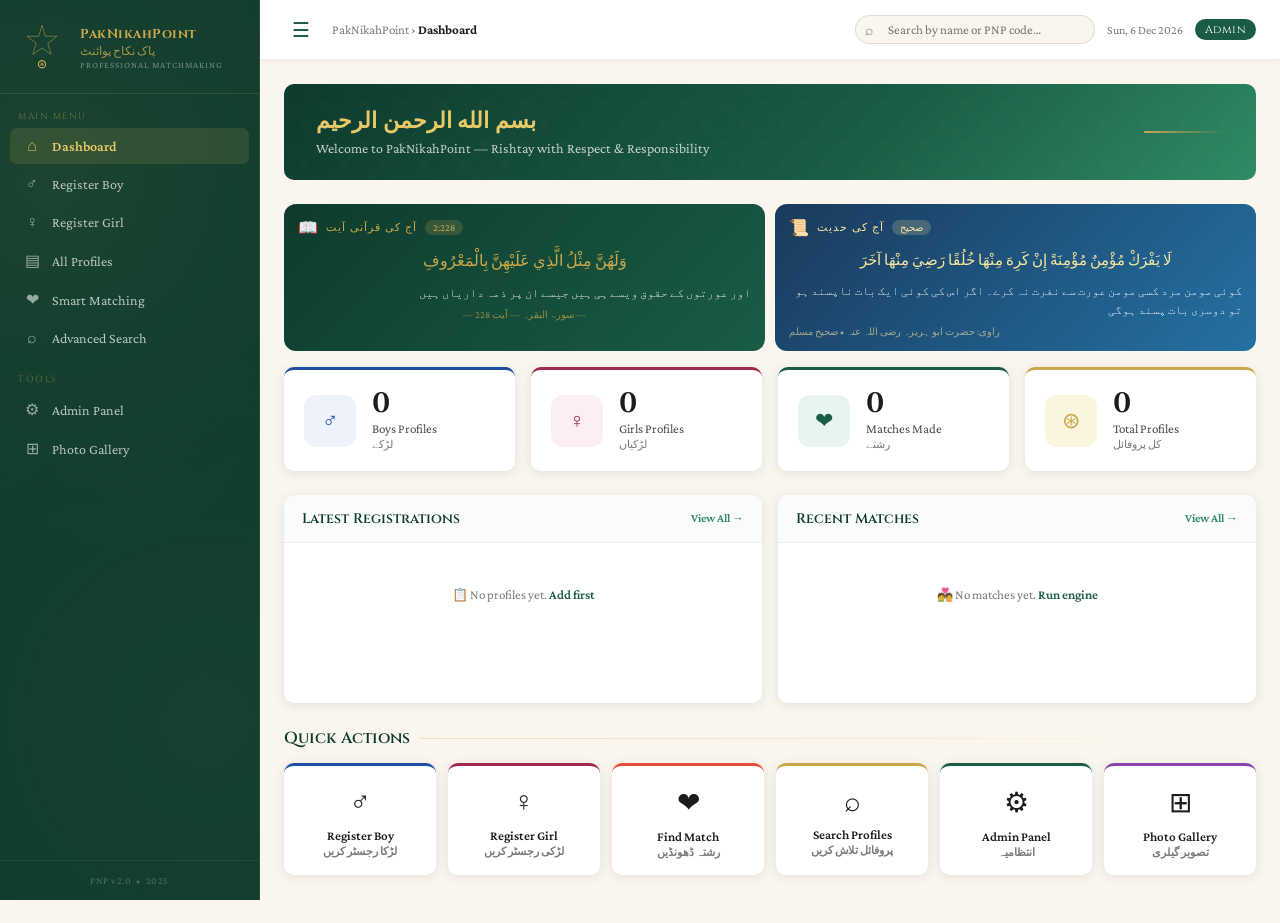
==== commit 578aa576: "Add files via upload" ====
--- a/index.html
+++ b/index.html
@@ -7,7 +7,7 @@
 <link rel="stylesheet" href="css/main.css">
 <link href="https://fonts.googleapis.com/css2?family=Cinzel:wght@400;600;700&family=Crimson+Pro:ital,wght@0,300;0,400;0,600;1,400&display=swap" rel="stylesheet">
 <!-- PWA -->
-<link rel="manifest" href="/manifest.json">
+<link rel="manifest" href="/PakNikahPoint/manifest.json">
 <meta name="theme-color" content="#0D3B2E">
 <meta name="mobile-web-app-capable" content="yes">
 <meta name="apple-mobile-web-app-capable" content="yes">
@@ -168,11 +168,13 @@
 (function(){
   const GAS_URL = 'https://script.google.com/macros/s/AKfycbxek-gphMpD_M3s8b4VI76wsIxjlufMdfc3VPpXnpsYF3WdVhiOVRqKU4e0KyveIpEjAA/exec';
   const s = PNP_DB.getSettings();
-  if(!s.gasUrl || s.gasUrl !== GAS_URL){
-    s.gasUrl = GAS_URL;
-    PNP_DB.saveSettings(s);
-    console.log('✅ GAS URL محفوظ ہو گیا');
-  }
+  // GAS URL اور bureau info auto set کریں
+  let changed = false;
+  if(!s.gasUrl || s.gasUrl !== GAS_URL){ s.gasUrl = GAS_URL; changed = true; }
+  if(!s.bureauName){ s.bureauName = 'PakNikahPoint'; changed = true; }
+  if(!s.phone){ s.phone = ''; changed = true; }
+  if(!s.email){ s.email = ''; changed = true; }
+  if(changed){ PNP_DB.saveSettings(s); console.log('✅ Settings محفوظ ہو گئیں'); }
 })();
 </script>
 
@@ -188,7 +190,7 @@
 // Service Worker رجسٹر کریں
 if('serviceWorker' in navigator){
   window.addEventListener('load', () => {
-    navigator.serviceWorker.register('/sw.js')
+    navigator.serviceWorker.register('/PakNikahPoint/sw.js')
       .then(reg => console.log('✅ SW رجسٹر:', reg.scope))
       .catch(err => console.log('❌ SW Error:', err));
   });
